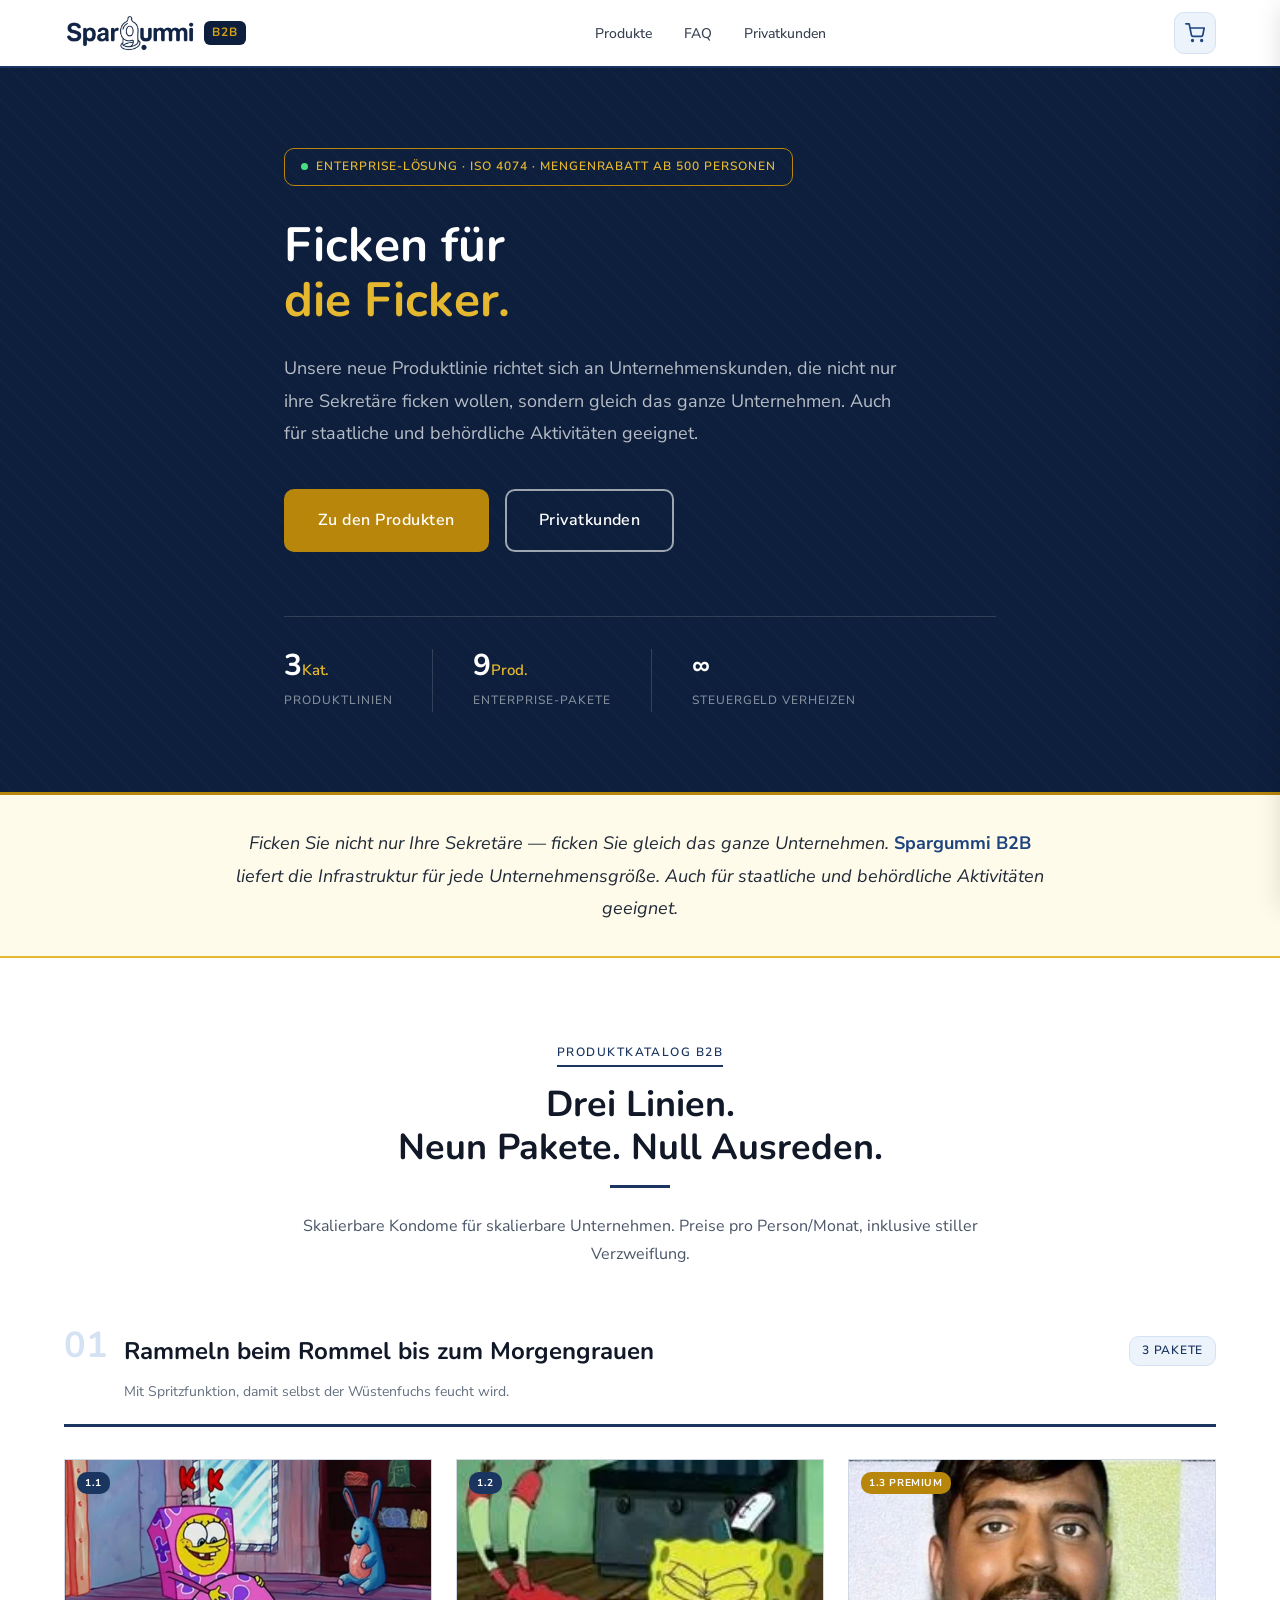
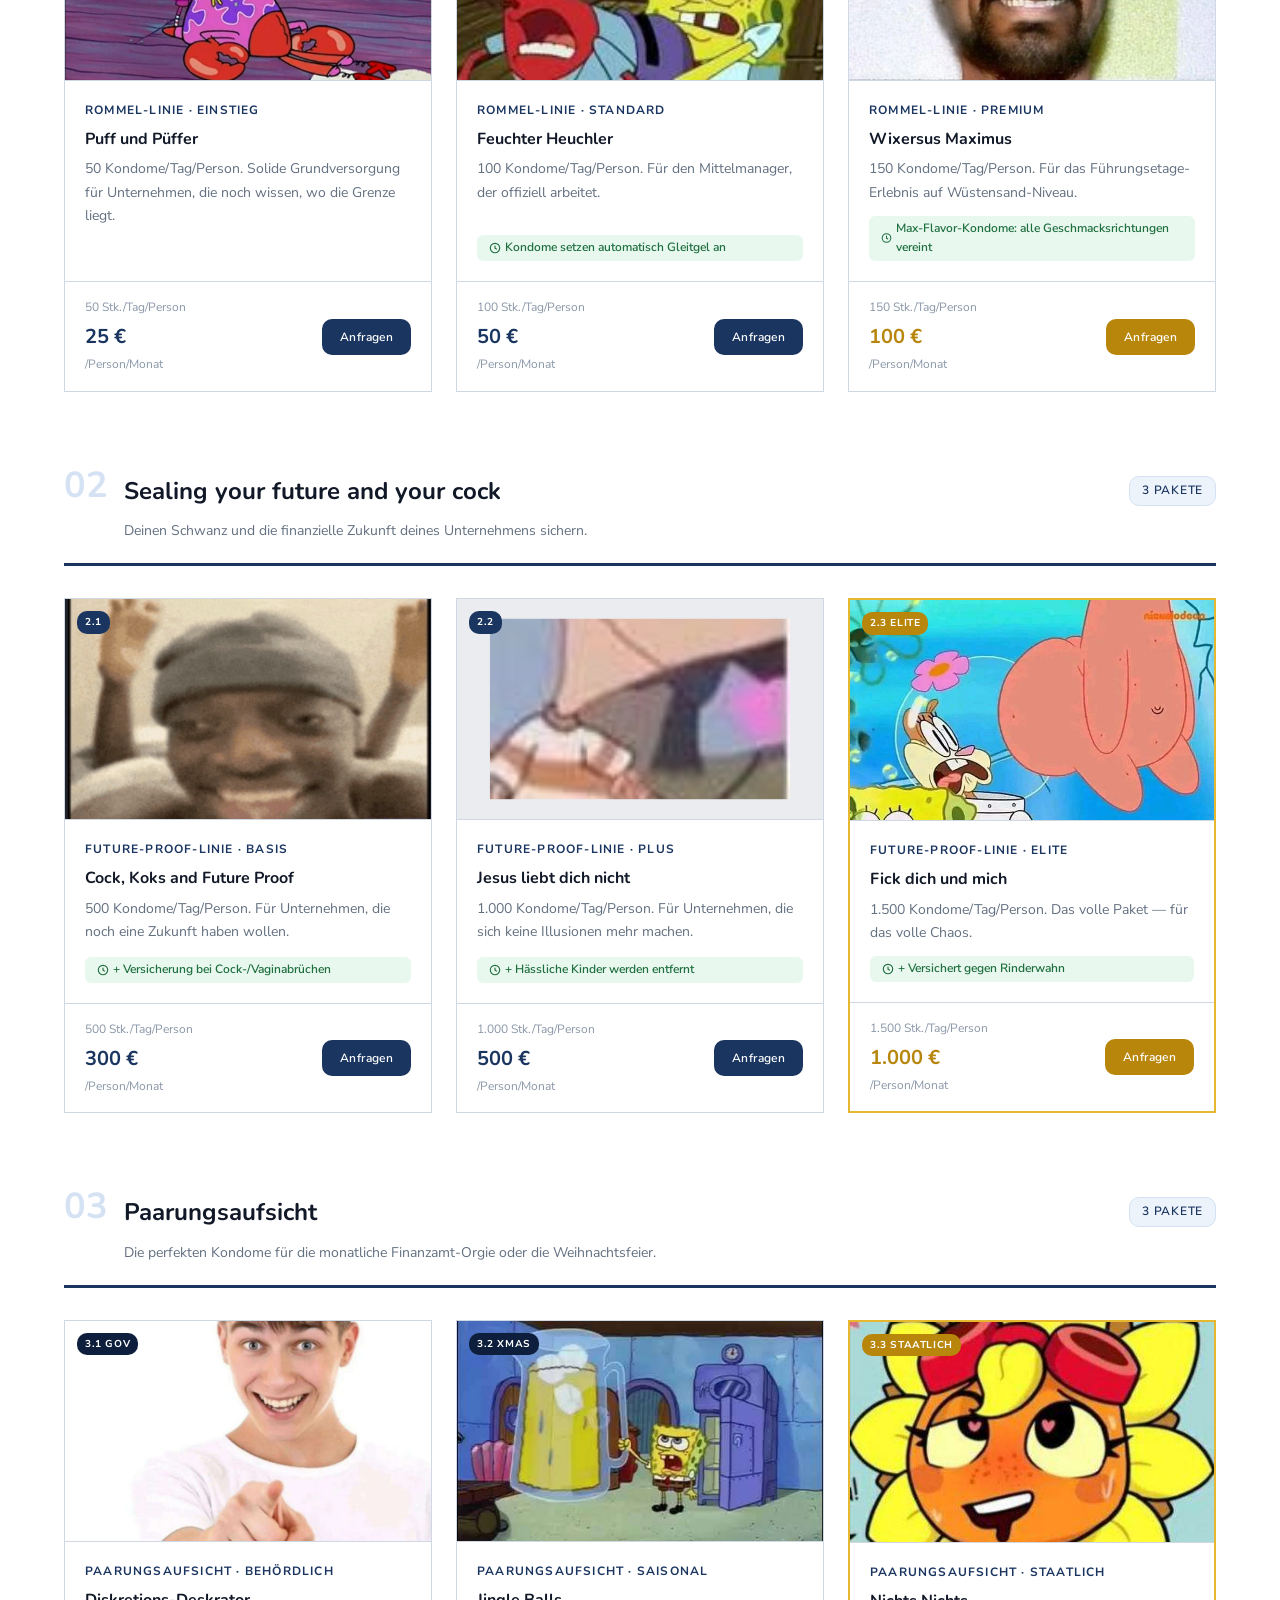
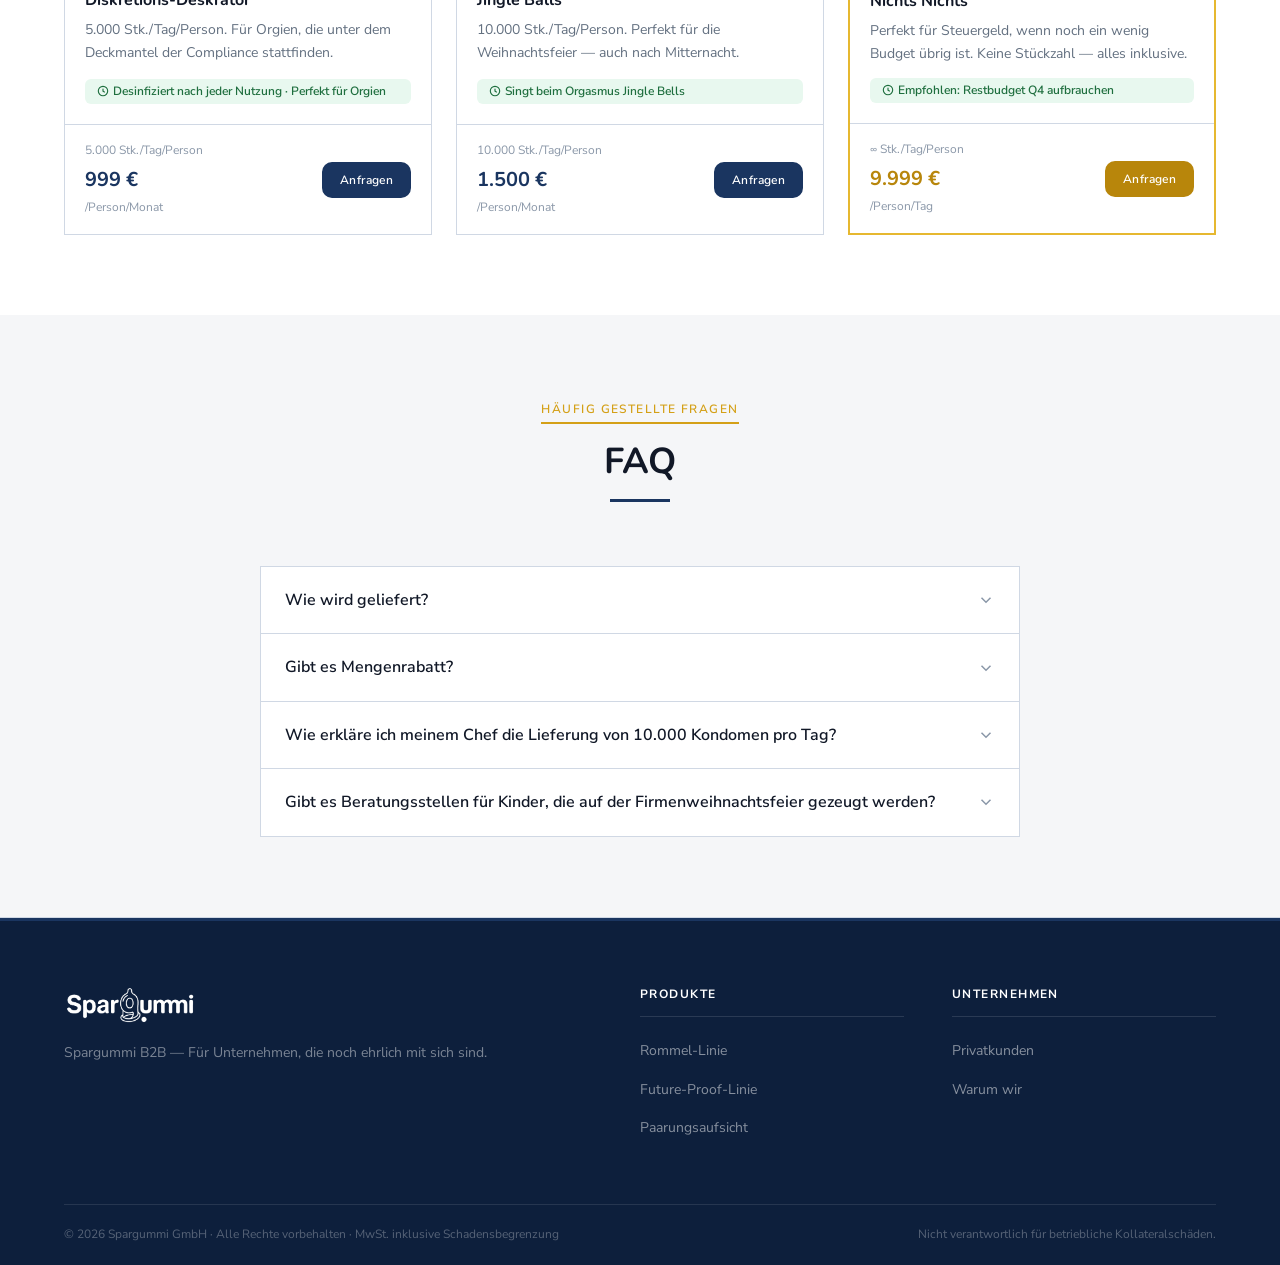
==== b2b/index.html @ 36d0549f "Add B2B section with product catalog, FAQ and header button - New /b2b landing page targeting corpor" ====
<!DOCTYPE html>
<html lang="de">
<head>
  <meta charset="UTF-8" />
  <meta name="viewport" content="width=device-width, initial-scale=1.0" />
  <title>Spargummi B2B – Ficken für die Ficker</title>
  <link rel="stylesheet" href="style.css" />
  <link rel="preconnect" href="https://fonts.googleapis.com" />
  <link rel="preconnect" href="https://fonts.gstatic.com" crossorigin />
  <link rel="preload" href="https://fonts.googleapis.com/css2?family=Nunito:wght@400;500;600;700;800&family=Nunito+Sans:wght@400;500;600;700&display=swap" as="style" onload="this.onload=null;this.rel='stylesheet'" />
  <noscript><link href="https://fonts.googleapis.com/css2?family=Nunito:wght@400;500;600;700;800&family=Nunito+Sans:wght@400;500;600;700&display=swap" rel="stylesheet" /></noscript>
</head>
<body>

  <!-- ═══════════════ HEADER ═══════════════ -->
  <header class="header" id="header">
    <div class="container header__inner">
      <a href="../index.html" class="logo" aria-label="Spargummi Home">
        <img src="../images/logo.png" alt="Spargummi" class="logo__img" width="853" height="259" />
        <span class="logo__b2b">B2B</span>
      </a>

      <nav class="nav" id="nav" aria-label="Hauptnavigation">
        <ul class="nav__list">
          <li><a href="#produkte" class="nav__link">Produkte</a></li>
          <li><a href="#faq" class="nav__link">FAQ</a></li>
          <li><a href="../index.html" class="nav__link">Privatkunden</a></li>
        </ul>
      </nav>

      <div class="header__actions">
        <button class="cart-btn" id="cartBtn" aria-label="Warenkorb">
          <svg class="cart-btn__icon" viewBox="0 0 24 24" fill="none" stroke="currentColor" stroke-width="2" stroke-linecap="round" stroke-linejoin="round" aria-hidden="true">
            <circle cx="9" cy="21" r="1"/><circle cx="20" cy="21" r="1"/>
            <path d="M1 1h4l2.68 13.39a2 2 0 0 0 2 1.61h9.72a2 2 0 0 0 2-1.61L23 6H6"/>
          </svg>
          <span class="cart-btn__count" id="cartCount" aria-live="polite">0</span>
        </button>
        <button class="hamburger" id="hamburger" aria-label="Menü öffnen" aria-expanded="false">
          <span></span><span></span><span></span>
        </button>
      </div>
    </div>
  </header>

  <!-- ═══════════════ HERO ═══════════════ -->
  <section class="hero" id="hero">
    <div class="hero__bg-pattern" aria-hidden="true"></div>
    <div class="container hero__content">
      <div class="hero__badge">
        <span class="badge--pulse"></span>
        Enterprise-Lösung · ISO 4074 · Mengenrabatt ab 500 Personen
      </div>
      <h1 class="hero__headline">
        Ficken für<br />
        <span class="hero__headline--accent">die Ficker.</span>
      </h1>
      <p class="hero__sub">
        Unsere neue Produktlinie richtet sich an Unternehmenskunden, die nicht nur ihre Sekretäre ficken wollen, sondern gleich das ganze Unternehmen. Auch für staatliche und behördliche Aktivitäten geeignet.
      </p>
      <div class="hero__cta-group">
        <a href="#produkte" class="btn btn--gold btn--lg">Zu den Produkten</a>
        <a href="../index.html" class="btn btn--ghost btn--lg">Privatkunden</a>
      </div>
      <div class="hero__stats">
        <div class="stat">
          <span class="stat__value">3<small>Kat.</small></span>
          <span class="stat__label">Produktlinien</span>
        </div>
        <div class="stat__divider" aria-hidden="true"></div>
        <div class="stat">
          <span class="stat__value">9<small>Prod.</small></span>
          <span class="stat__label">Enterprise-Pakete</span>
        </div>
        <div class="stat__divider" aria-hidden="true"></div>
        <div class="stat">
          <span class="stat__value">∞<small></small></span>
          <span class="stat__label">Steuergeld verheizen</span>
        </div>
      </div>
    </div>
  </section>

  <!-- ═══════════════ INTRO ═══════════════ -->
  <div class="intro-band">
    <div class="container intro-band__inner">
      <p class="intro-band__text">
        Ficken Sie nicht nur Ihre Sekretäre — ficken Sie gleich das ganze Unternehmen.
        <strong>Spargummi B2B</strong> liefert die Infrastruktur für jede Unternehmensgröße.
        Auch für staatliche und behördliche Aktivitäten geeignet.
      </p>
    </div>
  </div>

  <!-- ═══════════════ SHOP ═══════════════ -->
  <section class="shop" id="produkte">
    <div class="container">
      <div class="section-header reveal">
        <span class="section-label">Produktkatalog B2B</span>
        <h2 class="section-title">Drei Linien.<br />Neun Pakete. Null Ausreden.</h2>
        <div class="section-divider"></div>
        <p class="section-sub">Skalierbare Kondome für skalierbare Unternehmen. Preise pro Person/Monat, inklusive stiller Verzweiflung.</p>
      </div>

      <!-- ══ KATEGORIE 1 ══ -->
      <div class="shop-category reveal">
        <div class="shop-category__header">
          <span class="shop-category__num">01</span>
          <div class="shop-category__info">
            <h3 class="shop-category__title">Rammeln beim Rommel bis zum Morgengrauen</h3>
            <p class="shop-category__desc">Mit Spritzfunktion, damit selbst der Wüstenfuchs feucht wird.</p>
          </div>
          <span class="shop-category__badge">3 Pakete</span>
        </div>
        <div class="product-grid">

          <!-- 1.1 -->
          <div class="product-card">
            <div class="product-card__image-wrap">
              <div class="product-card__image">
                <img src="images/b1.jpg" alt="Puff und Püffer" loading="lazy" />
              </div>
              <span class="product-card__badge">1.1</span>
            </div>
            <div class="product-card__body">
              <span class="product-card__num">Rommel-Linie · Einstieg</span>
              <h4 class="product-card__title">Puff und Püffer</h4>
              <p class="product-card__desc">50 Kondome/Tag/Person. Solide Grundversorgung für Unternehmen, die noch wissen, wo die Grenze liegt.</p>
            </div>
            <div class="product-card__footer">
              <div class="product-card__pricing">
                <span class="product-card__units">50 Stk./Tag/Person</span>
                <span class="product-card__price">25 €</span>
                <span class="product-card__unit">/Person/Monat</span>
              </div>
              <button class="btn btn--primary add-to-cart" data-name="Puff und Püffer" data-price="25">Anfragen</button>
            </div>
          </div>

          <!-- 1.2 -->
          <div class="product-card">
            <div class="product-card__image-wrap">
              <div class="product-card__image">
                <img src="images/b2.jpg" alt="Feuchter Heuchler" loading="lazy" />
              </div>
              <span class="product-card__badge">1.2</span>
            </div>
            <div class="product-card__body">
              <span class="product-card__num">Rommel-Linie · Standard</span>
              <h4 class="product-card__title">Feuchter Heuchler</h4>
              <p class="product-card__desc">100 Kondome/Tag/Person. Für den Mittelmanager, der offiziell arbeitet.</p>
              <span class="product-card__special">
                <svg viewBox="0 0 16 16" fill="currentColor" width="12" height="12"><path d="M8 1a7 7 0 1 0 0 14A7 7 0 0 0 8 1zm0 1.5a5.5 5.5 0 1 1 0 11 5.5 5.5 0 0 1 0-11zm0 2a.75.75 0 0 0-.75.75v3.5l2.25 1.3a.75.75 0 1 0 .75-1.3L8.75 7.6V5.25A.75.75 0 0 0 8 4.5z"/></svg>
                Kondome setzen automatisch Gleitgel an
              </span>
            </div>
            <div class="product-card__footer">
              <div class="product-card__pricing">
                <span class="product-card__units">100 Stk./Tag/Person</span>
                <span class="product-card__price">50 €</span>
                <span class="product-card__unit">/Person/Monat</span>
              </div>
              <button class="btn btn--primary add-to-cart" data-name="Feuchter Heuchler" data-price="50">Anfragen</button>
            </div>
          </div>

          <!-- 1.3 -->
          <div class="product-card">
            <div class="product-card__image-wrap">
              <div class="product-card__image">
                <img src="images/b3.jpg" alt="Wixersus Maximus" loading="lazy" />
              </div>
              <span class="product-card__badge product-card__badge--premium">1.3 Premium</span>
            </div>
            <div class="product-card__body">
              <span class="product-card__num">Rommel-Linie · Premium</span>
              <h4 class="product-card__title">Wixersus Maximus</h4>
              <p class="product-card__desc">150 Kondome/Tag/Person. Für das Führungsetage-Erlebnis auf Wüstensand-Niveau.</p>
              <span class="product-card__special">
                <svg viewBox="0 0 16 16" fill="currentColor" width="12" height="12"><path d="M8 1a7 7 0 1 0 0 14A7 7 0 0 0 8 1zm0 1.5a5.5 5.5 0 1 1 0 11 5.5 5.5 0 0 1 0-11zm0 2a.75.75 0 0 0-.75.75v3.5l2.25 1.3a.75.75 0 1 0 .75-1.3L8.75 7.6V5.25A.75.75 0 0 0 8 4.5z"/></svg>
                Max-Flavor-Kondome: alle Geschmacksrichtungen vereint
              </span>
            </div>
            <div class="product-card__footer">
              <div class="product-card__pricing">
                <span class="product-card__units">150 Stk./Tag/Person</span>
                <span class="product-card__price product-card__price--gold">100 €</span>
                <span class="product-card__unit">/Person/Monat</span>
              </div>
              <button class="btn btn--gold add-to-cart add-to-cart--gold" data-name="Wixersus Maximus" data-price="100">Anfragen</button>
            </div>
          </div>

        </div>
      </div>

      <!-- ══ KATEGORIE 2 ══ -->
      <div class="shop-category reveal">
        <div class="shop-category__header">
          <span class="shop-category__num">02</span>
          <div class="shop-category__info">
            <h3 class="shop-category__title">Sealing your future and your cock</h3>
            <p class="shop-category__desc">Deinen Schwanz und die finanzielle Zukunft deines Unternehmens sichern.</p>
          </div>
          <span class="shop-category__badge">3 Pakete</span>
        </div>
        <div class="product-grid">

          <!-- 2.1 -->
          <div class="product-card">
            <div class="product-card__image-wrap">
              <div class="product-card__image">
                <img src="images/b4.png" alt="Cock, Koks and Future Proof" loading="lazy" />
              </div>
              <span class="product-card__badge">2.1</span>
            </div>
            <div class="product-card__body">
              <span class="product-card__num">Future-Proof-Linie · Basis</span>
              <h4 class="product-card__title">Cock, Koks and Future Proof</h4>
              <p class="product-card__desc">500 Kondome/Tag/Person. Für Unternehmen, die noch eine Zukunft haben wollen.</p>
              <span class="product-card__special">
                <svg viewBox="0 0 16 16" fill="currentColor" width="12" height="12"><path d="M8 1a7 7 0 1 0 0 14A7 7 0 0 0 8 1zm0 1.5a5.5 5.5 0 1 1 0 11 5.5 5.5 0 0 1 0-11zm0 2a.75.75 0 0 0-.75.75v3.5l2.25 1.3a.75.75 0 1 0 .75-1.3L8.75 7.6V5.25A.75.75 0 0 0 8 4.5z"/></svg>
                + Versicherung bei Cock-/Vaginabrüchen
              </span>
            </div>
            <div class="product-card__footer">
              <div class="product-card__pricing">
                <span class="product-card__units">500 Stk./Tag/Person</span>
                <span class="product-card__price">300 €</span>
                <span class="product-card__unit">/Person/Monat</span>
              </div>
              <button class="btn btn--primary add-to-cart" data-name="Cock, Koks and Future Proof" data-price="300">Anfragen</button>
            </div>
          </div>

          <!-- 2.2 -->
          <div class="product-card">
            <div class="product-card__image-wrap">
              <div class="product-card__image">
                <img src="images/b5.jpg" alt="Jesus liebt dich nicht" loading="lazy" style="object-fit:cover;object-position:center;transform:scale(0.82);transform-origin:center;" />
              </div>
              <span class="product-card__badge">2.2</span>
            </div>
            <div class="product-card__body">
              <span class="product-card__num">Future-Proof-Linie · Plus</span>
              <h4 class="product-card__title">Jesus liebt dich nicht</h4>
              <p class="product-card__desc">1.000 Kondome/Tag/Person. Für Unternehmen, die sich keine Illusionen mehr machen.</p>
              <span class="product-card__special">
                <svg viewBox="0 0 16 16" fill="currentColor" width="12" height="12"><path d="M8 1a7 7 0 1 0 0 14A7 7 0 0 0 8 1zm0 1.5a5.5 5.5 0 1 1 0 11 5.5 5.5 0 0 1 0-11zm0 2a.75.75 0 0 0-.75.75v3.5l2.25 1.3a.75.75 0 1 0 .75-1.3L8.75 7.6V5.25A.75.75 0 0 0 8 4.5z"/></svg>
                + Hässliche Kinder werden entfernt
              </span>
            </div>
            <div class="product-card__footer">
              <div class="product-card__pricing">
                <span class="product-card__units">1.000 Stk./Tag/Person</span>
                <span class="product-card__price">500 €</span>
                <span class="product-card__unit">/Person/Monat</span>
              </div>
              <button class="btn btn--primary add-to-cart" data-name="Jesus liebt dich nicht" data-price="500">Anfragen</button>
            </div>
          </div>

          <!-- 2.3 -->
          <div class="product-card product-card--premium">
            <div class="product-card__image-wrap">
              <div class="product-card__image">
                <img src="images/b6.jpg" alt="Fick dich und mich" loading="lazy" />
              </div>
              <span class="product-card__badge product-card__badge--premium">2.3 Elite</span>
            </div>
            <div class="product-card__body">
              <span class="product-card__num">Future-Proof-Linie · Elite</span>
              <h4 class="product-card__title">Fick dich und mich</h4>
              <p class="product-card__desc">1.500 Kondome/Tag/Person. Das volle Paket — für das volle Chaos.</p>
              <span class="product-card__special">
                <svg viewBox="0 0 16 16" fill="currentColor" width="12" height="12"><path d="M8 1a7 7 0 1 0 0 14A7 7 0 0 0 8 1zm0 1.5a5.5 5.5 0 1 1 0 11 5.5 5.5 0 0 1 0-11zm0 2a.75.75 0 0 0-.75.75v3.5l2.25 1.3a.75.75 0 1 0 .75-1.3L8.75 7.6V5.25A.75.75 0 0 0 8 4.5z"/></svg>
                + Versichert gegen Rinderwahn
              </span>
            </div>
            <div class="product-card__footer">
              <div class="product-card__pricing">
                <span class="product-card__units">1.500 Stk./Tag/Person</span>
                <span class="product-card__price product-card__price--gold">1.000 €</span>
                <span class="product-card__unit">/Person/Monat</span>
              </div>
              <button class="btn btn--gold add-to-cart add-to-cart--gold" data-name="Fick dich und mich" data-price="1000">Anfragen</button>
            </div>
          </div>

        </div>
      </div>

      <!-- ══ KATEGORIE 3 ══ -->
      <div class="shop-category reveal">
        <div class="shop-category__header">
          <span class="shop-category__num">03</span>
          <div class="shop-category__info">
            <h3 class="shop-category__title">Paarungsaufsicht</h3>
            <p class="shop-category__desc">Die perfekten Kondome für die monatliche Finanzamt-Orgie oder die Weihnachtsfeier.</p>
          </div>
          <span class="shop-category__badge">3 Pakete</span>
        </div>
        <div class="product-grid">

          <!-- 3.1 -->
          <div class="product-card">
            <div class="product-card__image-wrap">
              <div class="product-card__image">
                <img src="images/b7.jpg" alt="Diskretions-Deskrator" loading="lazy" />
              </div>
              <span class="product-card__badge product-card__badge--enterprise">3.1 Gov</span>
            </div>
            <div class="product-card__body">
              <span class="product-card__num">Paarungsaufsicht · Behördlich</span>
              <h4 class="product-card__title">Diskretions-Deskrator</h4>
              <p class="product-card__desc">5.000 Stk./Tag/Person. Für Orgien, die unter dem Deckmantel der Compliance stattfinden.</p>
              <span class="product-card__special">
                <svg viewBox="0 0 16 16" fill="currentColor" width="12" height="12"><path d="M8 1a7 7 0 1 0 0 14A7 7 0 0 0 8 1zm0 1.5a5.5 5.5 0 1 1 0 11 5.5 5.5 0 0 1 0-11zm0 2a.75.75 0 0 0-.75.75v3.5l2.25 1.3a.75.75 0 1 0 .75-1.3L8.75 7.6V5.25A.75.75 0 0 0 8 4.5z"/></svg>
                Desinfiziert nach jeder Nutzung · Perfekt für Orgien
              </span>
            </div>
            <div class="product-card__footer">
              <div class="product-card__pricing">
                <span class="product-card__units">5.000 Stk./Tag/Person</span>
                <span class="product-card__price">999 €</span>
                <span class="product-card__unit">/Person/Monat</span>
              </div>
              <button class="btn btn--primary add-to-cart" data-name="Diskretions-Deskrator" data-price="999">Anfragen</button>
            </div>
          </div>

          <!-- 3.2 -->
          <div class="product-card">
            <div class="product-card__image-wrap">
              <div class="product-card__image">
                <img src="images/b8.jpg" alt="Jingle Balls" loading="lazy" />
              </div>
              <span class="product-card__badge product-card__badge--enterprise">3.2 Xmas</span>
            </div>
            <div class="product-card__body">
              <span class="product-card__num">Paarungsaufsicht · Saisonal</span>
              <h4 class="product-card__title">Jingle Balls</h4>
              <p class="product-card__desc">10.000 Stk./Tag/Person. Perfekt für die Weihnachtsfeier — auch nach Mitternacht.</p>
              <span class="product-card__special">
                <svg viewBox="0 0 16 16" fill="currentColor" width="12" height="12"><path d="M8 1a7 7 0 1 0 0 14A7 7 0 0 0 8 1zm0 1.5a5.5 5.5 0 1 1 0 11 5.5 5.5 0 0 1 0-11zm0 2a.75.75 0 0 0-.75.75v3.5l2.25 1.3a.75.75 0 1 0 .75-1.3L8.75 7.6V5.25A.75.75 0 0 0 8 4.5z"/></svg>
                Singt beim Orgasmus Jingle Bells
              </span>
            </div>
            <div class="product-card__footer">
              <div class="product-card__pricing">
                <span class="product-card__units">10.000 Stk./Tag/Person</span>
                <span class="product-card__price">1.500 €</span>
                <span class="product-card__unit">/Person/Monat</span>
              </div>
              <button class="btn btn--primary add-to-cart" data-name="Jingle Balls" data-price="1500">Anfragen</button>
            </div>
          </div>

          <!-- 3.3 -->
          <div class="product-card product-card--premium">
            <div class="product-card__image-wrap">
              <div class="product-card__image">
                <img src="images/b9.jpg" alt="Nichts Nichts" loading="lazy" />
              </div>
              <span class="product-card__badge product-card__badge--premium">3.3 Staatlich</span>
            </div>
            <div class="product-card__body">
              <span class="product-card__num">Paarungsaufsicht · Staatlich</span>
              <h4 class="product-card__title">Nichts Nichts</h4>
              <p class="product-card__desc">Perfekt für Steuergeld, wenn noch ein wenig Budget übrig ist. Keine Stückzahl — alles inklusive.</p>
              <span class="product-card__special">
                <svg viewBox="0 0 16 16" fill="currentColor" width="12" height="12"><path d="M8 1a7 7 0 1 0 0 14A7 7 0 0 0 8 1zm0 1.5a5.5 5.5 0 1 1 0 11 5.5 5.5 0 0 1 0-11zm0 2a.75.75 0 0 0-.75.75v3.5l2.25 1.3a.75.75 0 1 0 .75-1.3L8.75 7.6V5.25A.75.75 0 0 0 8 4.5z"/></svg>
                Empfohlen: Restbudget Q4 aufbrauchen
              </span>
            </div>
            <div class="product-card__footer">
              <div class="product-card__pricing">
                <span class="product-card__units">∞ Stk./Tag/Person</span>
                <span class="product-card__price product-card__price--gold">9.999 €</span>
                <span class="product-card__unit">/Person/Tag</span>
              </div>
              <button class="btn btn--gold add-to-cart add-to-cart--gold" data-name="Nichts Nichts" data-price="9999">Anfragen</button>
            </div>
          </div>

        </div>
      </div>

    </div>
  </section>

  <!-- ═══════════════ FAQ ═══════════════ -->
  <section class="faq-b2b" id="faq">
    <div class="container">
      <div class="section-header reveal">
        <span class="section-label section-label--gold">Häufig gestellte Fragen</span>
        <h2 class="section-title">FAQ</h2>
        <div class="section-divider"></div>
      </div>
      <div class="faq-b2b__list">

        <details class="faq-b2b__item">
          <summary class="faq-b2b__question">
            Wie wird geliefert?
            <span class="faq-b2b__chevron">
              <svg viewBox="0 0 24 24" fill="none" stroke="currentColor" stroke-width="2"><polyline points="6 9 12 15 18 9"/></svg>
            </span>
          </summary>
          <p class="faq-b2b__answer">Die Lieferung erfolgt per Orbital-Laser direkt in das Büro des Personalchefs. Achtung: Alles im Umkreis von 10 km wird vaporisiert.</p>
        </details>

        <details class="faq-b2b__item">
          <summary class="faq-b2b__question">
            Gibt es Mengenrabatt?
            <span class="faq-b2b__chevron">
              <svg viewBox="0 0 24 24" fill="none" stroke="currentColor" stroke-width="2"><polyline points="6 9 12 15 18 9"/></svg>
            </span>
          </summary>
          <p class="faq-b2b__answer">Ja, sollten Sie fett sein, gibt es zu jeder Bestellung einen Keks gratis.</p>
        </details>

        <details class="faq-b2b__item">
          <summary class="faq-b2b__question">
            Wie erkläre ich meinem Chef die Lieferung von 10.000 Kondomen pro Tag?
            <span class="faq-b2b__chevron">
              <svg viewBox="0 0 24 24" fill="none" stroke="currentColor" stroke-width="2"><polyline points="6 9 12 15 18 9"/></svg>
            </span>
          </summary>
          <p class="faq-b2b__answer">Das müssen Sie nicht, denn den Chef gibt es nach der ersten Lieferung nicht mehr (siehe Frage 1).</p>
        </details>

        <details class="faq-b2b__item">
          <summary class="faq-b2b__question">
            Gibt es Beratungsstellen für Kinder, die auf der Firmenweihnachtsfeier gezeugt werden?
            <span class="faq-b2b__chevron">
              <svg viewBox="0 0 24 24" fill="none" stroke="currentColor" stroke-width="2"><polyline points="6 9 12 15 18 9"/></svg>
            </span>
          </summary>
          <p class="faq-b2b__answer">Ja, die gibt es. Sie können beim Weihnachtsmann abgegeben werden – per One-Way-Ticket. Dort werden sie am Nordpol aufgezogen.</p>
        </details>

      </div>
    </div>
  </section>

  <!-- ═══════════════ FOOTER ═══════════════ -->
  <footer class="footer">
    <div class="container">
      <div class="footer__inner">
        <div class="footer__brand">
          <a href="../index.html" class="logo" aria-label="Spargummi Home">
            <img src="../images/logo.png" alt="Spargummi" class="logo__img" style="filter:brightness(0) invert(1);" width="853" height="259" />
          </a>
          <p class="footer__tagline">Spargummi B2B — Für Unternehmen, die noch ehrlich mit sich sind.</p>
        </div>
        <div>
          <p class="footer__heading">Produkte</p>
          <ul class="footer__links">
            <li><a href="#produkte" class="footer__link">Rommel-Linie</a></li>
            <li><a href="#produkte" class="footer__link">Future-Proof-Linie</a></li>
            <li><a href="#produkte" class="footer__link">Paarungsaufsicht</a></li>
          </ul>
        </div>
        <div>
          <p class="footer__heading">Unternehmen</p>
          <ul class="footer__links">
            <li><a href="../index.html" class="footer__link">Privatkunden</a></li>
            <li><a href="#vertrauen" class="footer__link">Warum wir</a></li>
          </ul>
        </div>
      </div>
      <div class="footer__bottom">
        <div class="footer__bottom-inner">
          <span>© 2026 Spargummi GmbH · Alle Rechte vorbehalten · MwSt. inklusive Schadensbegrenzung</span>
          <span>Nicht verantwortlich für betriebliche Kollateralschäden.</span>
        </div>
      </div>
    </div>
  </footer>

  <!-- ═══════════════ CART DRAWER ═══════════════ -->
  <div class="cart-overlay" id="cartOverlay" aria-hidden="true"></div>
  <aside class="cart-drawer" id="cartDrawer" aria-label="Warenkorb" role="dialog" aria-modal="true">
    <div class="cart-drawer__header">
      <span class="cart-drawer__title">Anfrage-Liste</span>
      <button class="cart-drawer__close" id="cartClose" aria-label="Schließen">
        <svg viewBox="0 0 24 24" fill="none" stroke="currentColor" stroke-width="2"><line x1="18" y1="6" x2="6" y2="18"/><line x1="6" y1="6" x2="18" y2="18"/></svg>
      </button>
    </div>
    <div class="cart-drawer__items" id="cartItems">
      <div class="cart-empty">
        <svg viewBox="0 0 24 24" fill="none" stroke="currentColor" stroke-width="1.5"><circle cx="9" cy="21" r="1"/><circle cx="20" cy="21" r="1"/><path d="M1 1h4l2.68 13.39a2 2 0 0 0 2 1.61h9.72a2 2 0 0 0 2-1.61L23 6H6"/></svg>
        <p>Keine Produkte angefragt.</p>
      </div>
    </div>
    <div class="cart-drawer__footer">
      <div class="cart-drawer__total">
        <span>Gesamt/Person/Monat</span>
        <span id="cartTotal">0 €</span>
      </div>
      <button class="btn btn--gold btn--full">Anfrage absenden</button>
      <p class="cart-drawer__note">Unverbindliche Anfrage · Angebot folgt binnen 24h</p>
    </div>
  </aside>

  <!-- ═══════════════ TOAST ═══════════════ -->
  <div class="toast-container" id="toastContainer" aria-live="polite"></div>

  <script src="main.js"></script>
</body>
</html>
---- b2b/style.css ----
*,*::before,*::after{box-sizing:border-box;margin:0;padding:0;}
:root{
  --navy-900:#0d1f3c;--navy-800:#1a3560;--navy-700:#1e4480;--navy-600:#1a3560;--navy-500:#2d5299;--navy-400:#4a72b8;--navy-100:#d4e2f4;--navy-50:#edf3fb;
  --gold-600:#b8860b;--gold-500:#d4a017;--gold-400:#e6b830;--gold-100:#fdf3d0;--gold-50:#fffbea;
  --red-700:#a81c2a;--red-600:#c0392b;--red-50:#fce9e9;
  --green-700:#1e6e3e;--green-600:#27ae60;--green-50:#e8f8ef;
  --white:#ffffff;--gray-50:#f5f6f8;--gray-100:#eaecf0;--gray-200:#d0d8e4;--gray-300:#b0bcc8;--gray-400:#8a97a8;--gray-500:#637080;--gray-600:#4a5568;--gray-700:#374151;--gray-800:#1f2937;--gray-900:#111827;
  --font-body:'Nunito Sans','Nunito',system-ui,sans-serif;
  --font-heading:'Nunito','Nunito Sans',system-ui,sans-serif;
  --font:var(--font-body);
  --text-xs:.75rem;--text-sm:.875rem;--text-base:1rem;--text-lg:1.125rem;--text-xl:1.25rem;--text-2xl:1.5rem;--text-3xl:1.875rem;--text-4xl:2.25rem;--text-5xl:3rem;
  --space-1:.25rem;--space-2:.5rem;--space-3:.75rem;--space-4:1rem;--space-5:1.25rem;--space-6:1.5rem;--space-8:2rem;--space-10:2.5rem;--space-12:3rem;--space-16:4rem;--space-20:5rem;--space-24:6rem;
  --radius-sm:6px;--radius:10px;--radius-lg:14px;--radius-xl:20px;--radius-full:9999px;
  --shadow-sm:0 1px 3px rgb(0 0 0/.08);--shadow:0 2px 6px rgb(0 0 0/.1);--shadow-lg:0 4px 14px rgb(0 0 0/.1);--shadow-xl:0 8px 24px rgb(0 0 0/.12);
  --ease:ease;--ease-out:ease-out;--duration:150ms;--duration-slow:250ms;
  --header-h:68px;--border:1px solid var(--gray-200);
}
html{scroll-behavior:smooth;font-size:16px;}
body{font-family:var(--font-body);color:var(--gray-800);background:var(--white);line-height:1.65;-webkit-font-smoothing:antialiased;}
img{display:block;max-width:100%;}a{text-decoration:none;color:inherit;}ul{list-style:none;}button{cursor:pointer;font-family:var(--font-body);}svg{display:block;}

.container{width:100%;max-width:1200px;margin-inline:auto;padding-inline:var(--space-6);}

/* ── SECTION UTILS ── */
.section-label{display:inline-block;font-size:var(--text-xs);font-weight:600;letter-spacing:.12em;text-transform:uppercase;color:var(--navy-600);border-bottom:2px solid var(--navy-600);padding-bottom:2px;margin-bottom:var(--space-4);}
.section-label--gold{color:var(--gold-500);border-color:var(--gold-500);}
.section-header{text-align:center;max-width:700px;margin-inline:auto;margin-bottom:var(--space-16);}
.section-title{font-family:var(--font-heading);font-size:clamp(var(--text-2xl),4vw,var(--text-4xl));font-weight:700;line-height:1.2;color:var(--gray-900);margin-bottom:var(--space-4);}
.section-title--light{color:var(--white);}
.section-sub{font-size:var(--text-base);color:var(--gray-600);line-height:1.75;}
.section-divider{width:60px;height:3px;background:var(--navy-600);margin-inline:auto;margin-bottom:var(--space-6);}

/* ── BUTTONS ── */
.btn{display:inline-flex;align-items:center;justify-content:center;gap:var(--space-2);font-family:var(--font-body);font-size:var(--text-sm);font-weight:600;letter-spacing:.03em;border-radius:var(--radius);padding:var(--space-3) var(--space-6);border:2px solid transparent;transition:background var(--duration) var(--ease),color var(--duration) var(--ease),border-color var(--duration) var(--ease),box-shadow var(--duration) var(--ease);white-space:nowrap;}
.btn:focus-visible{outline:3px solid var(--navy-400);outline-offset:2px;}
.btn--primary{background:var(--navy-600);color:var(--white);border-color:var(--navy-600);}
.btn--primary:hover{background:var(--navy-900);border-color:var(--navy-900);}
.btn--gold{background:var(--gold-600);color:var(--white);border-color:var(--gold-600);}
.btn--gold:hover{background:#9a7009;border-color:#9a7009;}
.btn--ghost{background:transparent;color:var(--white);border-color:rgb(255 255 255/.6);}
.btn--ghost:hover{background:rgb(255 255 255/.12);border-color:var(--white);}
.btn--outline{background:transparent;color:var(--navy-600);border-color:var(--navy-600);}
.btn--outline:hover{background:var(--navy-600);color:var(--white);}
.btn--lg{padding:var(--space-4) var(--space-8);font-size:var(--text-base);}
.btn--full{width:100%;}

/* ── HEADER ── */
.header{position:fixed;top:0;left:0;right:0;z-index:100;height:var(--header-h);background:var(--white);border-bottom:2px solid var(--navy-600);transition:box-shadow var(--duration) var(--ease);}
.header.scrolled{box-shadow:var(--shadow-lg);}
.header__inner{display:flex;align-items:center;justify-content:space-between;height:100%;gap:var(--space-8);}
.logo{display:flex;align-items:center;flex-shrink:0;}
.logo__img{height:40px;width:auto;display:block;}
.logo__b2b{font-family:var(--font-heading);font-size:var(--text-xs);font-weight:700;letter-spacing:.1em;text-transform:uppercase;color:var(--gold-500);background:var(--navy-900);padding:2px 8px;border-radius:var(--radius-sm);margin-left:var(--space-2);}
.nav{display:flex;align-items:center;}
.nav__list{display:flex;align-items:center;gap:0;}
.nav__link{font-size:var(--text-sm);font-weight:500;color:var(--gray-700);padding:var(--space-2) var(--space-4);border-bottom:2px solid transparent;transition:color var(--duration) var(--ease),border-color var(--duration) var(--ease);}
.nav__link:hover{color:var(--navy-600);border-bottom-color:var(--navy-600);}
.header__actions{display:flex;align-items:center;gap:var(--space-3);}
.cart-btn{position:relative;display:flex;align-items:center;justify-content:center;width:42px;height:42px;border-radius:var(--radius);background:var(--navy-50);border:1px solid var(--navy-100);color:var(--navy-700);transition:background var(--duration) var(--ease);}
.cart-btn:hover{background:var(--navy-100);}
.cart-btn__icon{width:20px;height:20px;}
.cart-btn__count{position:absolute;top:3px;right:3px;min-width:18px;height:18px;background:var(--red-600);color:var(--white);font-size:10px;font-weight:700;border-radius:var(--radius-full);display:flex;align-items:center;justify-content:center;padding:0 4px;opacity:0;transform:scale(0);transition:opacity var(--duration) var(--ease),transform var(--duration) var(--ease);}
.cart-btn__count.visible{opacity:1;transform:scale(1);}
.hamburger{display:none;flex-direction:column;justify-content:center;gap:5px;width:42px;height:42px;background:none;border:1px solid var(--gray-200);border-radius:var(--radius);padding:var(--space-3);}
.hamburger span{display:block;width:100%;height:2px;background:var(--gray-700);border-radius:1px;transition:transform var(--duration) var(--ease),opacity var(--duration) var(--ease);}
.hamburger.open span:nth-child(1){transform:translateY(7px) rotate(45deg);}
.hamburger.open span:nth-child(2){opacity:0;}
.hamburger.open span:nth-child(3){transform:translateY(-7px) rotate(-45deg);}

/* ── HERO ── */
.hero{position:relative;background:var(--navy-900);padding-top:var(--header-h);border-bottom:3px solid var(--gold-600);}
.hero__bg-pattern{position:absolute;inset:0;background-image:repeating-linear-gradient(45deg,rgb(255 255 255/.02) 0,rgb(255 255 255/.02) 1px,transparent 0,transparent 50%);background-size:20px 20px;pointer-events:none;}
.hero__content{position:relative;z-index:1;padding-block:var(--space-20);max-width:760px;}
.hero__badge{display:inline-flex;align-items:center;gap:var(--space-2);font-size:var(--text-xs);font-weight:600;letter-spacing:.08em;text-transform:uppercase;color:var(--gold-400);background:transparent;border:1px solid var(--gold-600);padding:var(--space-2) var(--space-4);border-radius:var(--radius);margin-bottom:var(--space-8);}
.badge--pulse{width:7px;height:7px;border-radius:50%;background:#4ade80;animation:pulse 2s infinite;}
@keyframes pulse{0%,100%{opacity:1;}50%{opacity:.5;}}
.hero__headline{font-family:var(--font-heading);font-size:clamp(var(--text-3xl),5vw,var(--text-5xl));font-weight:700;line-height:1.15;color:var(--white);margin-bottom:var(--space-6);}
.hero__headline--accent{color:var(--gold-400);}
.hero__sub{font-size:var(--text-lg);color:rgb(255 255 255/.7);max-width:620px;margin-bottom:var(--space-10);line-height:1.8;}
.hero__cta-group{display:flex;align-items:center;gap:var(--space-4);flex-wrap:wrap;margin-bottom:var(--space-16);}
.hero__stats{display:flex;align-items:stretch;flex-wrap:wrap;border-top:1px solid rgb(255 255 255/.15);padding-top:var(--space-8);gap:0;}
.stat{text-align:left;padding-right:var(--space-10);}
.stat__value{display:block;font-family:var(--font-heading);font-size:var(--text-3xl);font-weight:700;color:var(--white);line-height:1.1;margin-bottom:var(--space-1);}
.stat__value small{font-size:.5em;font-weight:600;font-family:var(--font-body);color:var(--gold-400);}
.stat__label{font-size:var(--text-xs);color:rgb(255 255 255/.5);font-weight:500;text-transform:uppercase;letter-spacing:.08em;}
.stat__divider{width:1px;background:rgb(255 255 255/.15);margin-right:var(--space-10);align-self:stretch;}

/* ── INTRO BAND ── */
.intro-band{background:var(--gold-50);border-bottom:2px solid var(--gold-400);padding-block:var(--space-8);}
.intro-band__inner{max-width:860px;margin-inline:auto;text-align:center;}
.intro-band__text{font-size:var(--text-lg);color:var(--gray-800);line-height:1.8;font-style:italic;}
.intro-band__text strong{color:var(--navy-700);font-style:normal;}

/* ── SHOP ── */
.shop{padding-block:var(--space-20);background:var(--white);}
.shop-category{margin-bottom:var(--space-20);}
.shop-category:last-child{margin-bottom:0;}
.shop-category__header{display:flex;align-items:flex-start;justify-content:space-between;gap:var(--space-4);padding-bottom:var(--space-5);margin-bottom:var(--space-8);border-bottom:3px solid var(--navy-600);}
.shop-category__num{font-family:var(--font-heading);font-size:var(--text-4xl);font-weight:700;color:var(--navy-100);line-height:1;flex-shrink:0;margin-top:-4px;}
.shop-category__info{flex:1;}
.shop-category__title{font-family:var(--font-heading);font-size:var(--text-2xl);font-weight:700;color:var(--gray-900);margin-bottom:var(--space-2);}
.shop-category__desc{font-size:var(--text-sm);color:var(--gray-500);line-height:1.7;max-width:640px;}
.shop-category__badge{flex-shrink:0;font-size:var(--text-xs);font-weight:600;text-transform:uppercase;letter-spacing:.06em;color:var(--navy-600);border:1px solid var(--navy-100);padding:var(--space-1) var(--space-3);border-radius:var(--radius);white-space:nowrap;margin-top:var(--space-1);background:var(--navy-50);}
.product-grid{display:grid;grid-template-columns:repeat(3,1fr);gap:var(--space-6);}

/* ── PRODUCT CARD ── */
.product-card{background:var(--white);border:var(--border);overflow:hidden;display:flex;flex-direction:column;transition:box-shadow var(--duration) var(--ease),border-color var(--duration) var(--ease);}
.product-card:hover{box-shadow:var(--shadow-lg);border-color:var(--navy-400);}
.product-card--premium{border-color:var(--gold-400);border-width:2px;}
.product-card--premium:hover{border-color:var(--gold-600);box-shadow:0 4px 20px rgb(184 134 11/.2);}
.product-card__image-wrap{position:relative;}
.product-card__image{height:220px;overflow:hidden;background:var(--gray-100);}
.product-card__image img{width:100%;height:100%;object-fit:cover;display:block;transition:transform 0.4s var(--ease-out);}
.product-card:hover .product-card__image img{transform:scale(1.04);}
.product-card__badge{position:absolute;top:var(--space-3);left:var(--space-3);font-size:10px;font-weight:700;text-transform:uppercase;letter-spacing:.06em;padding:3px var(--space-2);border-radius:var(--radius);background:var(--navy-600);color:var(--white);}
.product-card__badge--premium{background:var(--gold-600);}
.product-card__badge--enterprise{background:var(--navy-900);}
.product-card__body{flex:1;display:flex;flex-direction:column;padding:var(--space-5);gap:var(--space-2);border-top:var(--border);}
.product-card__num{font-size:var(--text-xs);font-weight:700;text-transform:uppercase;letter-spacing:.1em;color:var(--navy-600);}
.product-card__title{font-family:var(--font-heading);font-size:var(--text-base);font-weight:700;color:var(--gray-900);line-height:1.3;}
.product-card__desc{font-size:var(--text-sm);color:var(--gray-500);line-height:1.65;flex:1;}
.product-card__special{display:inline-flex;align-items:center;gap:var(--space-1);font-size:var(--text-xs);font-weight:600;color:var(--green-700);background:var(--green-50);padding:3px var(--space-3);border-radius:var(--radius-sm);margin-top:var(--space-1);}
.product-card__footer{display:flex;align-items:center;justify-content:space-between;gap:var(--space-4);flex-wrap:wrap;padding:var(--space-4) var(--space-5);border-top:var(--border);margin-top:auto;}
.product-card__pricing{display:flex;flex-direction:column;gap:2px;}
.product-card__units{font-size:var(--text-xs);color:var(--gray-400);}
.product-card__price{font-size:var(--text-xl);font-weight:700;color:var(--navy-800);font-family:var(--font-heading);}
.product-card__price--gold{color:var(--gold-600);}
.product-card__unit{font-size:var(--text-xs);color:var(--gray-400);}
.add-to-cart{font-size:var(--text-xs);padding:var(--space-2) var(--space-4);border-radius:var(--radius);white-space:nowrap;}
.add-to-cart--gold{background:var(--gold-600);color:var(--white);border-color:var(--gold-600);}
.add-to-cart--gold:hover{background:#9a7009;border-color:#9a7009;}

/* ── TRUST BAND ── */
.trust{padding-block:var(--space-20);background:var(--navy-900);border-top:3px solid var(--gold-600);border-bottom:3px solid var(--gold-600);}
.trust__inner{display:grid;grid-template-columns:1fr 1fr;gap:var(--space-16);align-items:start;}
.trust__content .section-header{text-align:left;margin-inline:0;margin-bottom:var(--space-6);}
.trust__desc{color:rgb(255 255 255/.7);font-size:var(--text-base);line-height:1.8;margin-bottom:var(--space-8);}
.trust__list{display:flex;flex-direction:column;gap:var(--space-3);}
.trust__item{display:flex;align-items:center;gap:var(--space-3);color:rgb(255 255 255/.85);font-size:var(--text-sm);font-weight:500;}
.trust__item svg{width:16px;height:16px;color:#4ade80;flex-shrink:0;}
.trust__badges{display:grid;grid-template-columns:1fr 1fr;gap:var(--space-4);}
.trust-badge{background:rgb(255 255 255/.05);border:1px solid rgb(255 255 255/.15);padding:var(--space-6);text-align:center;display:flex;flex-direction:column;align-items:center;gap:var(--space-3);transition:background var(--duration) var(--ease);}
.trust-badge:hover{background:rgb(255 255 255/.09);}
.trust-badge__icon{width:48px;height:48px;border:1px solid rgb(255 255 255/.2);display:flex;align-items:center;justify-content:center;color:var(--gold-400);}
.trust-badge__icon svg{width:22px;height:22px;}
.trust-badge__label{font-size:var(--text-xs);font-weight:600;color:rgb(255 255 255/.8);text-transform:uppercase;letter-spacing:.08em;}

/* ── FOOTER ── */
.footer{background:var(--navy-900);color:rgb(255 255 255/.7);border-top:3px solid var(--navy-600);}
.footer__inner{display:grid;grid-template-columns:2fr 1fr 1fr;gap:var(--space-12);padding-block:var(--space-16);}
.footer__brand .logo{margin-bottom:var(--space-4);}
.footer__tagline{font-size:var(--text-sm);color:rgb(255 255 255/.45);margin-bottom:var(--space-6);line-height:1.7;}
.footer__heading{font-size:var(--text-xs);font-weight:700;text-transform:uppercase;letter-spacing:.12em;color:var(--white);margin-bottom:var(--space-5);padding-bottom:var(--space-3);border-bottom:1px solid rgb(255 255 255/.12);}
.footer__links{display:flex;flex-direction:column;gap:var(--space-3);}
.footer__link{font-size:var(--text-sm);color:rgb(255 255 255/.5);transition:color var(--duration) var(--ease);}
.footer__link:hover{color:var(--white);}
.footer__bottom{border-top:1px solid rgb(255 255 255/.1);padding-block:var(--space-5);font-size:var(--text-xs);color:rgb(255 255 255/.3);}
.footer__bottom-inner{display:flex;align-items:center;justify-content:space-between;flex-wrap:wrap;gap:var(--space-4);}

/* ── CART DRAWER ── */
.cart-overlay{position:fixed;inset:0;background:rgb(0 0 0/.55);z-index:200;opacity:0;pointer-events:none;transition:opacity var(--duration-slow) var(--ease);}
.cart-overlay.open{opacity:1;pointer-events:all;}
.cart-drawer{position:fixed;top:0;right:0;height:100svh;width:100%;max-width:420px;background:var(--white);z-index:210;display:flex;flex-direction:column;transform:translateX(100%);transition:transform var(--duration-slow) var(--ease-out);box-shadow:var(--shadow-xl);border-left:2px solid var(--navy-600);}
.cart-drawer.open{transform:translateX(0);}
.cart-drawer__header{display:flex;align-items:center;justify-content:space-between;padding:var(--space-5) var(--space-6);border-bottom:2px solid var(--navy-600);}
.cart-drawer__title{font-family:var(--font-heading);font-size:var(--text-xl);font-weight:700;color:var(--gray-900);}
.cart-drawer__close{width:34px;height:34px;background:var(--gray-100);border:1px solid var(--gray-200);border-radius:var(--radius);display:flex;align-items:center;justify-content:center;color:var(--gray-600);transition:background var(--duration) var(--ease);}
.cart-drawer__close:hover{background:var(--gray-200);}
.cart-drawer__close svg{width:16px;height:16px;}
.cart-drawer__items{flex:1;overflow-y:auto;padding:var(--space-4);display:flex;flex-direction:column;gap:var(--space-3);}
.cart-empty{display:flex;flex-direction:column;align-items:center;justify-content:center;height:100%;gap:var(--space-4);color:var(--gray-400);text-align:center;padding:var(--space-8);}
.cart-empty svg{width:48px;height:48px;}
.cart-empty p{font-size:var(--text-sm);color:var(--gray-500);}
.cart-item{display:flex;align-items:center;gap:var(--space-4);padding:var(--space-4);background:var(--gray-50);border:var(--border);border-radius:var(--radius);}
.cart-item__info{flex:1;min-width:0;}
.cart-item__name{font-size:var(--text-sm);font-weight:700;color:var(--gray-900);white-space:nowrap;overflow:hidden;text-overflow:ellipsis;}
.cart-item__price{font-size:var(--text-sm);color:var(--navy-700);font-weight:700;}
.cart-item__qty{display:flex;align-items:center;gap:var(--space-2);}
.cart-item__qty-btn{width:26px;height:26px;background:var(--white);border:1px solid var(--gray-200);border-radius:var(--radius);display:flex;align-items:center;justify-content:center;font-size:var(--text-base);font-weight:700;color:var(--gray-700);transition:background var(--duration) var(--ease);}
.cart-item__qty-btn:hover{background:var(--gray-100);}
.cart-item__qty-num{font-size:var(--text-sm);font-weight:700;min-width:20px;text-align:center;}
.cart-drawer__footer{padding:var(--space-5) var(--space-6);border-top:2px solid var(--navy-600);display:flex;flex-direction:column;gap:var(--space-4);}
.cart-drawer__total{display:flex;justify-content:space-between;align-items:center;font-size:var(--text-lg);font-weight:700;color:var(--gray-900);}
.cart-drawer__note{font-size:var(--text-xs);color:var(--gray-400);text-align:center;}

/* ── TOAST ── */
.toast-container{position:fixed;bottom:var(--space-6);right:var(--space-6);z-index:300;display:flex;flex-direction:column;gap:var(--space-3);pointer-events:none;}
.toast{background:var(--navy-900);color:var(--white);font-size:var(--text-sm);font-weight:500;padding:var(--space-3) var(--space-5);border-radius:var(--radius);border-left:3px solid #4ade80;box-shadow:var(--shadow-xl);display:flex;align-items:center;gap:var(--space-3);animation:toastIn .25s var(--ease-out);pointer-events:all;max-width:320px;}
.toast svg{width:16px;height:16px;color:#4ade80;flex-shrink:0;}
.toast.toast--out{animation:toastOut .2s var(--ease) forwards;}

/* ── ANIMATIONS ── */
@keyframes cartBump{0%{transform:scale(1);}30%{transform:scale(1.2);}60%{transform:scale(.95);}100%{transform:scale(1);}}
@keyframes toastIn{from{opacity:0;transform:translateY(12px);}to{opacity:1;transform:translateY(0);}}
@keyframes toastOut{from{opacity:1;transform:translateY(0);}to{opacity:0;transform:translateY(6px);}}
.cart-btn.bump{animation:cartBump var(--duration-slow) var(--ease-out);}
.reveal{opacity:0;transform:translateY(20px);transition:opacity .5s var(--ease-out),transform .5s var(--ease-out);}
.reveal.revealed{opacity:1;transform:translateY(0);}

/* ── RESPONSIVE ── */
@media(max-width:1024px){
  .trust__inner{grid-template-columns:1fr;gap:var(--space-10);}
  .trust__badges{grid-template-columns:repeat(4,1fr);}
  .footer__inner{grid-template-columns:1fr 1fr;gap:var(--space-8);}
}
@media(max-width:768px){
  :root{--header-h:60px;}
  .nav{position:fixed;top:var(--header-h);left:0;right:0;background:var(--white);border-bottom:2px solid var(--navy-600);padding:var(--space-3);transform:translateY(-110%);opacity:0;transition:transform var(--duration-slow) var(--ease),opacity var(--duration-slow) var(--ease);box-shadow:var(--shadow-lg);}
  .nav.nav--open{transform:translateY(0);opacity:1;}
  .nav__list{flex-direction:column;align-items:stretch;}
  .nav__link{padding:var(--space-3) var(--space-4);display:block;font-size:var(--text-base);border-bottom:1px solid var(--gray-100);}
  .hamburger{display:flex;}
  .product-grid{grid-template-columns:1fr 1fr;}
  .trust__badges{grid-template-columns:repeat(2,1fr);}
  .footer__inner{grid-template-columns:1fr 1fr;}
}
@media(max-width:560px){
  .container{padding-inline:var(--space-4);}
  .hero__content{padding-block:var(--space-12);}
  .product-grid{grid-template-columns:1fr;}
  .shop-category__header{flex-direction:column;}
  .cart-drawer{max-width:100%;}
  .toast-container{left:var(--space-4);right:var(--space-4);}
  .toast{max-width:100%;}
  .footer__inner{grid-template-columns:1fr;}
}
.faq-b2b{padding-block:var(--space-20);background:var(--gray-50);border-bottom:var(--border);}.faq-b2b__list{max-width:760px;margin-inline:auto;display:flex;flex-direction:column;gap:0;border:var(--border);}.faq-b2b__item{background:var(--white);border-bottom:var(--border);}.faq-b2b__item:last-child{border-bottom:none;}.faq-b2b__item[open]{border-left:3px solid var(--gold-600);}.faq-b2b__question{display:flex;align-items:center;justify-content:space-between;gap:var(--space-4);padding:var(--space-5) var(--space-6);font-size:var(--text-base);font-weight:600;color:var(--gray-900);cursor:pointer;user-select:none;list-style:none;transition:color var(--duration) var(--ease);}.faq-b2b__question::-webkit-details-marker{display:none;}.faq-b2b__item[open] .faq-b2b__question{color:var(--gold-600);}.faq-b2b__chevron{flex-shrink:0;width:18px;height:18px;color:var(--gray-400);transition:transform var(--duration) var(--ease);}.faq-b2b__chevron svg{width:100%;height:100%;}.faq-b2b__item[open] .faq-b2b__chevron{transform:rotate(180deg);color:var(--gold-600);}.faq-b2b__answer{padding:0 var(--space-6) var(--space-5);font-size:var(--text-sm);color:var(--gray-600);line-height:1.75;}
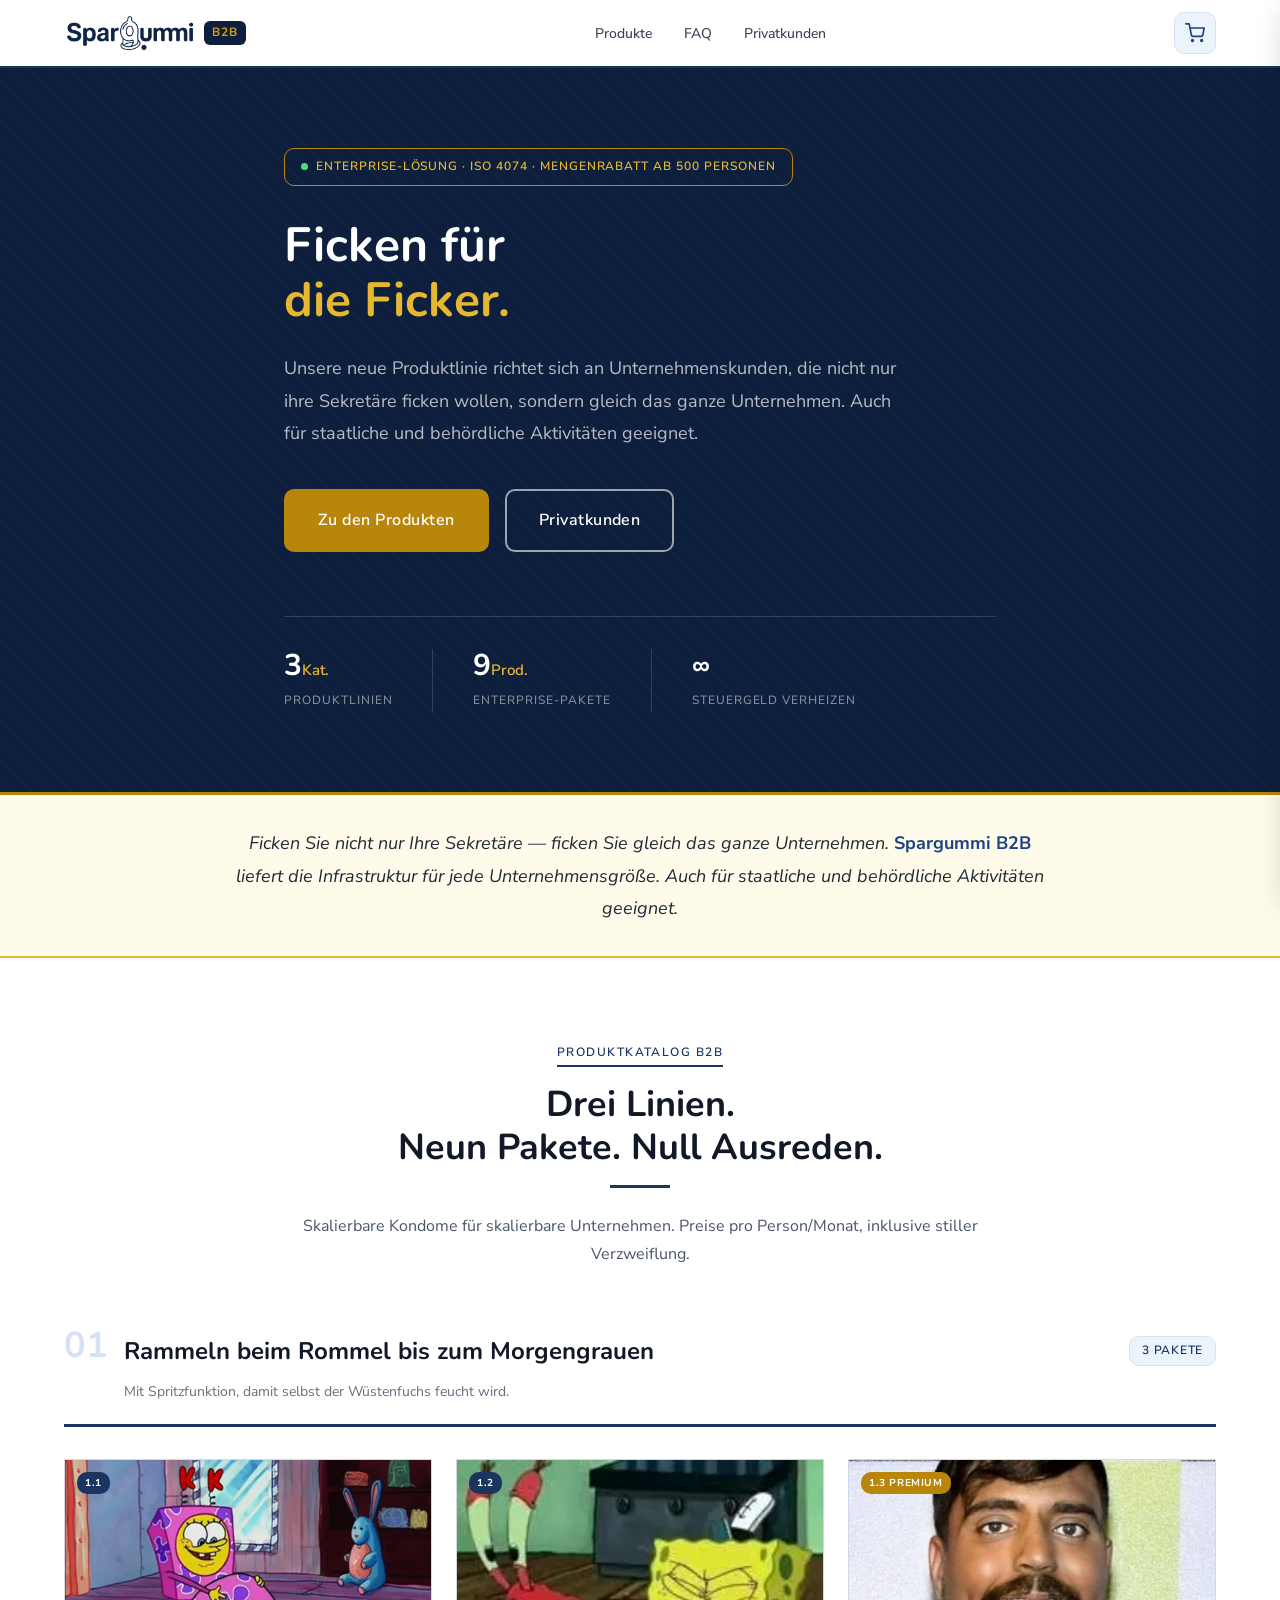
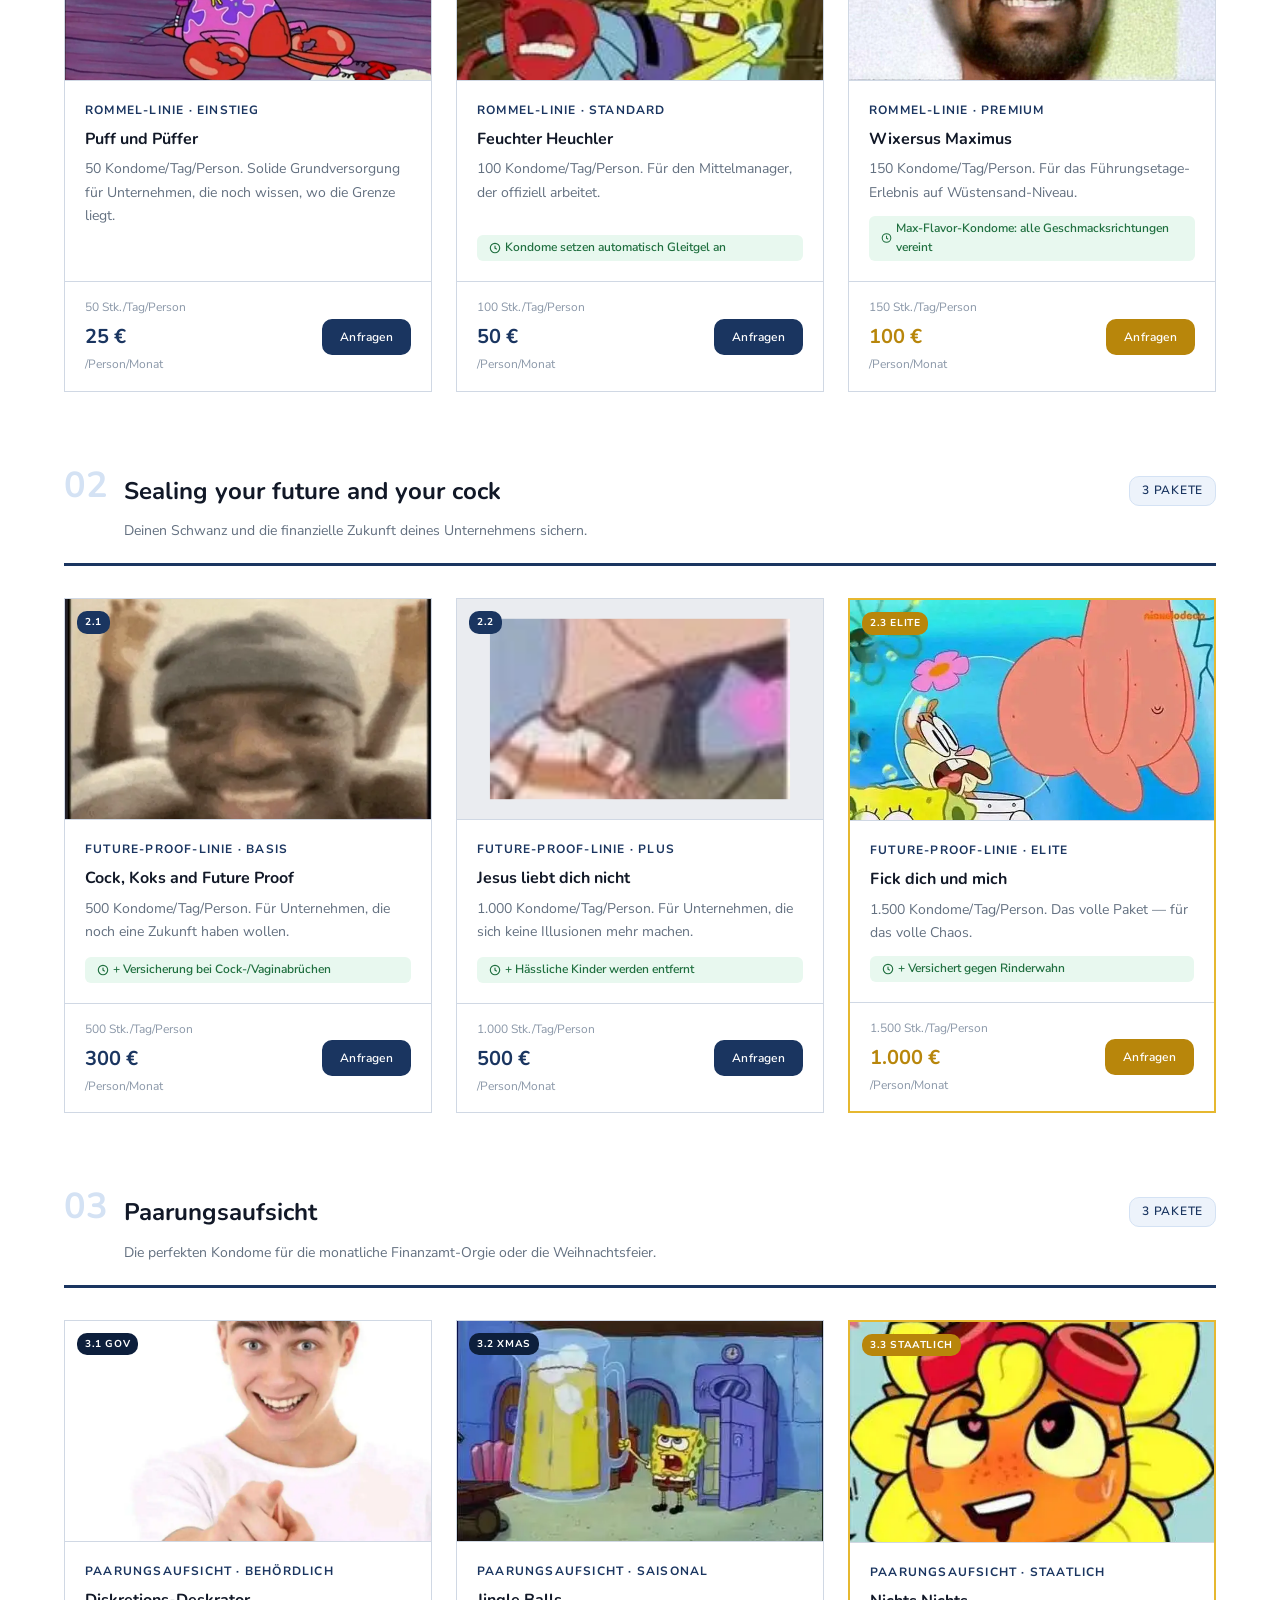
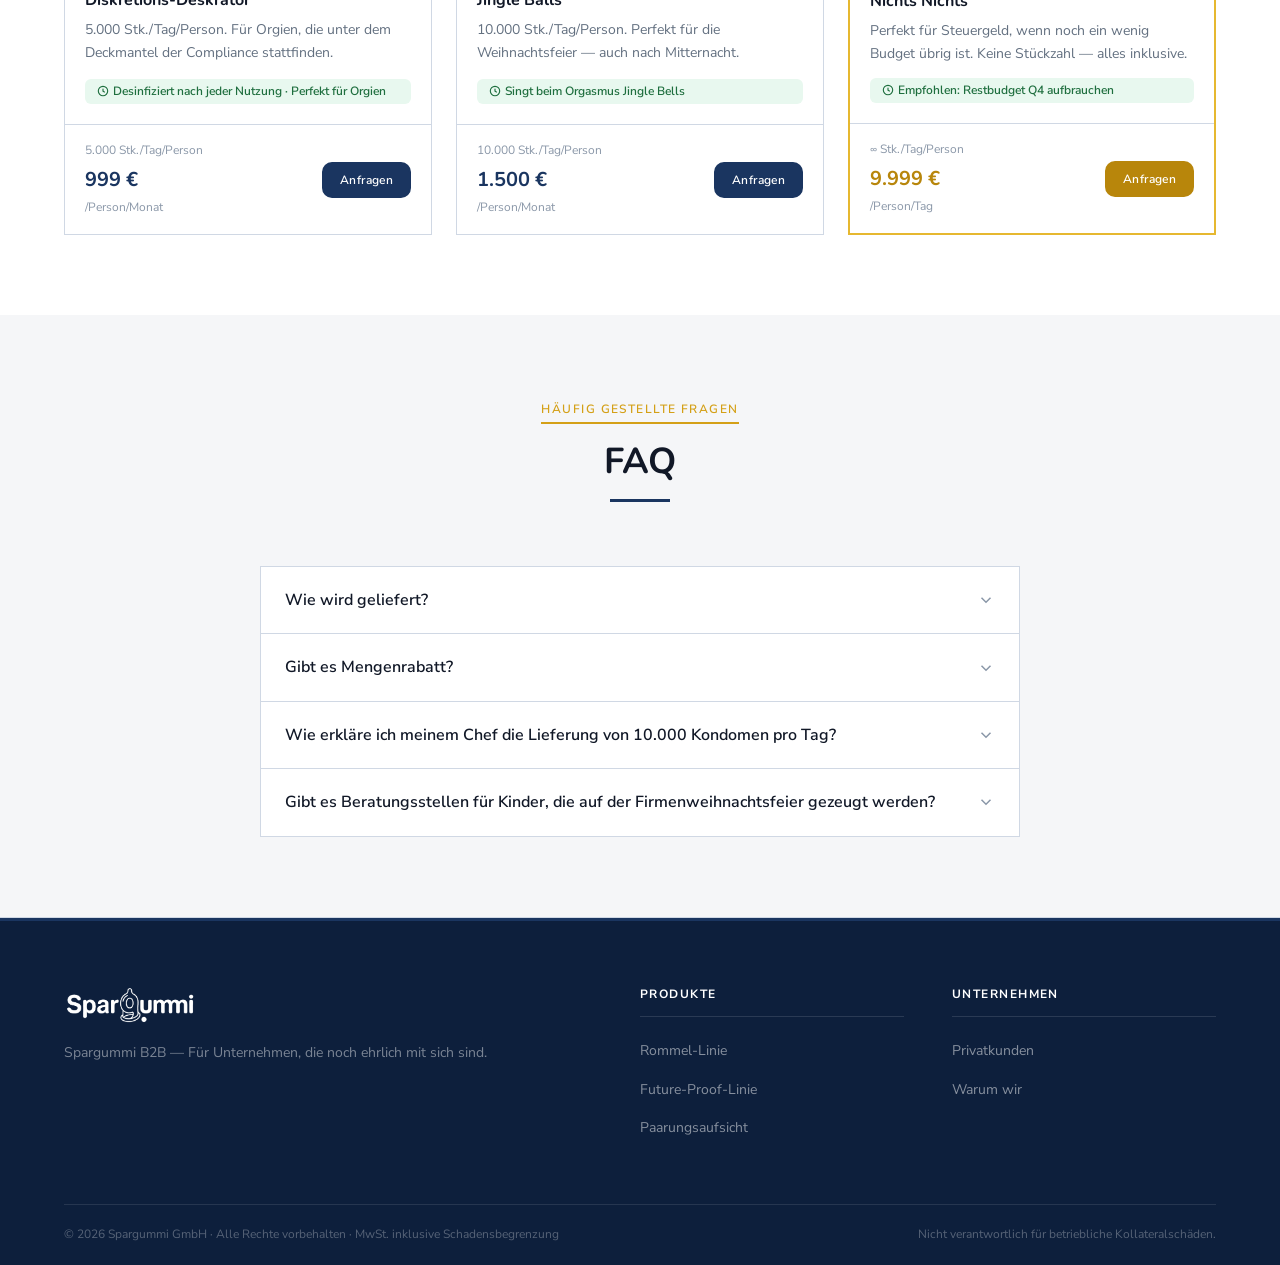
==== commit 59144858: "Convert images to WebP and fix B2B button mobile tap issue - Replace all .jpg/.png images with .webp" ====
--- a/b2b/index.html
+++ b/b2b/index.html
@@ -15,8 +15,8 @@
   <!-- ═══════════════ HEADER ═══════════════ -->
   <header class="header" id="header">
     <div class="container header__inner">
-      <a href="../index.html" class="logo" aria-label="Spargummi Home">
-        <img src="../images/logo.png" alt="Spargummi" class="logo__img" width="853" height="259" />
+      <a href="/" class="logo" aria-label="Spargummi Home">
+        <img src="../images/logo.webp" alt="Spargummi" class="logo__img" width="853" height="259" />
         <span class="logo__b2b">B2B</span>
       </a>
 
@@ -24,7 +24,7 @@
         <ul class="nav__list">
           <li><a href="#produkte" class="nav__link">Produkte</a></li>
           <li><a href="#faq" class="nav__link">FAQ</a></li>
-          <li><a href="../index.html" class="nav__link">Privatkunden</a></li>
+          <li><a href="/" class="nav__link">Privatkunden</a></li>
         </ul>
       </nav>
 
@@ -60,7 +60,7 @@
       </p>
       <div class="hero__cta-group">
         <a href="#produkte" class="btn btn--gold btn--lg">Zu den Produkten</a>
-        <a href="../index.html" class="btn btn--ghost btn--lg">Privatkunden</a>
+        <a href="/" class="btn btn--ghost btn--lg">Privatkunden</a>
       </div>
       <div class="hero__stats">
         <div class="stat">
@@ -118,7 +118,7 @@
           <div class="product-card">
             <div class="product-card__image-wrap">
               <div class="product-card__image">
-                <img src="images/b1.jpg" alt="Puff und Püffer" loading="lazy" />
+                <img src="images/b1.webp" alt="Puff und Püffer" loading="lazy" />
               </div>
               <span class="product-card__badge">1.1</span>
             </div>
@@ -141,7 +141,7 @@
           <div class="product-card">
             <div class="product-card__image-wrap">
               <div class="product-card__image">
-                <img src="images/b2.jpg" alt="Feuchter Heuchler" loading="lazy" />
+                <img src="images/b2.webp" alt="Feuchter Heuchler" loading="lazy" />
               </div>
               <span class="product-card__badge">1.2</span>
             </div>
@@ -168,7 +168,7 @@
           <div class="product-card">
             <div class="product-card__image-wrap">
               <div class="product-card__image">
-                <img src="images/b3.jpg" alt="Wixersus Maximus" loading="lazy" />
+                <img src="images/b3.webp" alt="Wixersus Maximus" loading="lazy" />
               </div>
               <span class="product-card__badge product-card__badge--premium">1.3 Premium</span>
             </div>
@@ -210,7 +210,7 @@
           <div class="product-card">
             <div class="product-card__image-wrap">
               <div class="product-card__image">
-                <img src="images/b4.png" alt="Cock, Koks and Future Proof" loading="lazy" />
+                <img src="images/b4.webp" alt="Cock, Koks and Future Proof" loading="lazy" />
               </div>
               <span class="product-card__badge">2.1</span>
             </div>
@@ -237,7 +237,7 @@
           <div class="product-card">
             <div class="product-card__image-wrap">
               <div class="product-card__image">
-                <img src="images/b5.jpg" alt="Jesus liebt dich nicht" loading="lazy" style="object-fit:cover;object-position:center;transform:scale(0.82);transform-origin:center;" />
+                <img src="images/b5.webp" alt="Jesus liebt dich nicht" loading="lazy" style="object-fit:cover;object-position:center;transform:scale(0.82);transform-origin:center;" />
               </div>
               <span class="product-card__badge">2.2</span>
             </div>
@@ -264,7 +264,7 @@
           <div class="product-card product-card--premium">
             <div class="product-card__image-wrap">
               <div class="product-card__image">
-                <img src="images/b6.jpg" alt="Fick dich und mich" loading="lazy" />
+                <img src="images/b6.webp" alt="Fick dich und mich" loading="lazy" />
               </div>
               <span class="product-card__badge product-card__badge--premium">2.3 Elite</span>
             </div>
@@ -306,7 +306,7 @@
           <div class="product-card">
             <div class="product-card__image-wrap">
               <div class="product-card__image">
-                <img src="images/b7.jpg" alt="Diskretions-Deskrator" loading="lazy" />
+                <img src="images/b7.webp" alt="Diskretions-Deskrator" loading="lazy" />
               </div>
               <span class="product-card__badge product-card__badge--enterprise">3.1 Gov</span>
             </div>
@@ -333,7 +333,7 @@
           <div class="product-card">
             <div class="product-card__image-wrap">
               <div class="product-card__image">
-                <img src="images/b8.jpg" alt="Jingle Balls" loading="lazy" />
+                <img src="images/b8.webp" alt="Jingle Balls" loading="lazy" />
               </div>
               <span class="product-card__badge product-card__badge--enterprise">3.2 Xmas</span>
             </div>
@@ -360,7 +360,7 @@
           <div class="product-card product-card--premium">
             <div class="product-card__image-wrap">
               <div class="product-card__image">
-                <img src="images/b9.jpg" alt="Nichts Nichts" loading="lazy" />
+                <img src="images/b9.webp" alt="Nichts Nichts" loading="lazy" />
               </div>
               <span class="product-card__badge product-card__badge--premium">3.3 Staatlich</span>
             </div>
@@ -448,8 +448,8 @@
     <div class="container">
       <div class="footer__inner">
         <div class="footer__brand">
-          <a href="../index.html" class="logo" aria-label="Spargummi Home">
-            <img src="../images/logo.png" alt="Spargummi" class="logo__img" style="filter:brightness(0) invert(1);" width="853" height="259" />
+          <a href="/" class="logo" aria-label="Spargummi Home">
+            <img src="../images/logo.webp" alt="Spargummi" class="logo__img" style="filter:brightness(0) invert(1);" width="853" height="259" />
           </a>
           <p class="footer__tagline">Spargummi B2B — Für Unternehmen, die noch ehrlich mit sich sind.</p>
         </div>
@@ -464,7 +464,7 @@
         <div>
           <p class="footer__heading">Unternehmen</p>
           <ul class="footer__links">
-            <li><a href="../index.html" class="footer__link">Privatkunden</a></li>
+            <li><a href="/" class="footer__link">Privatkunden</a></li>
             <li><a href="#vertrauen" class="footer__link">Warum wir</a></li>
           </ul>
         </div>
